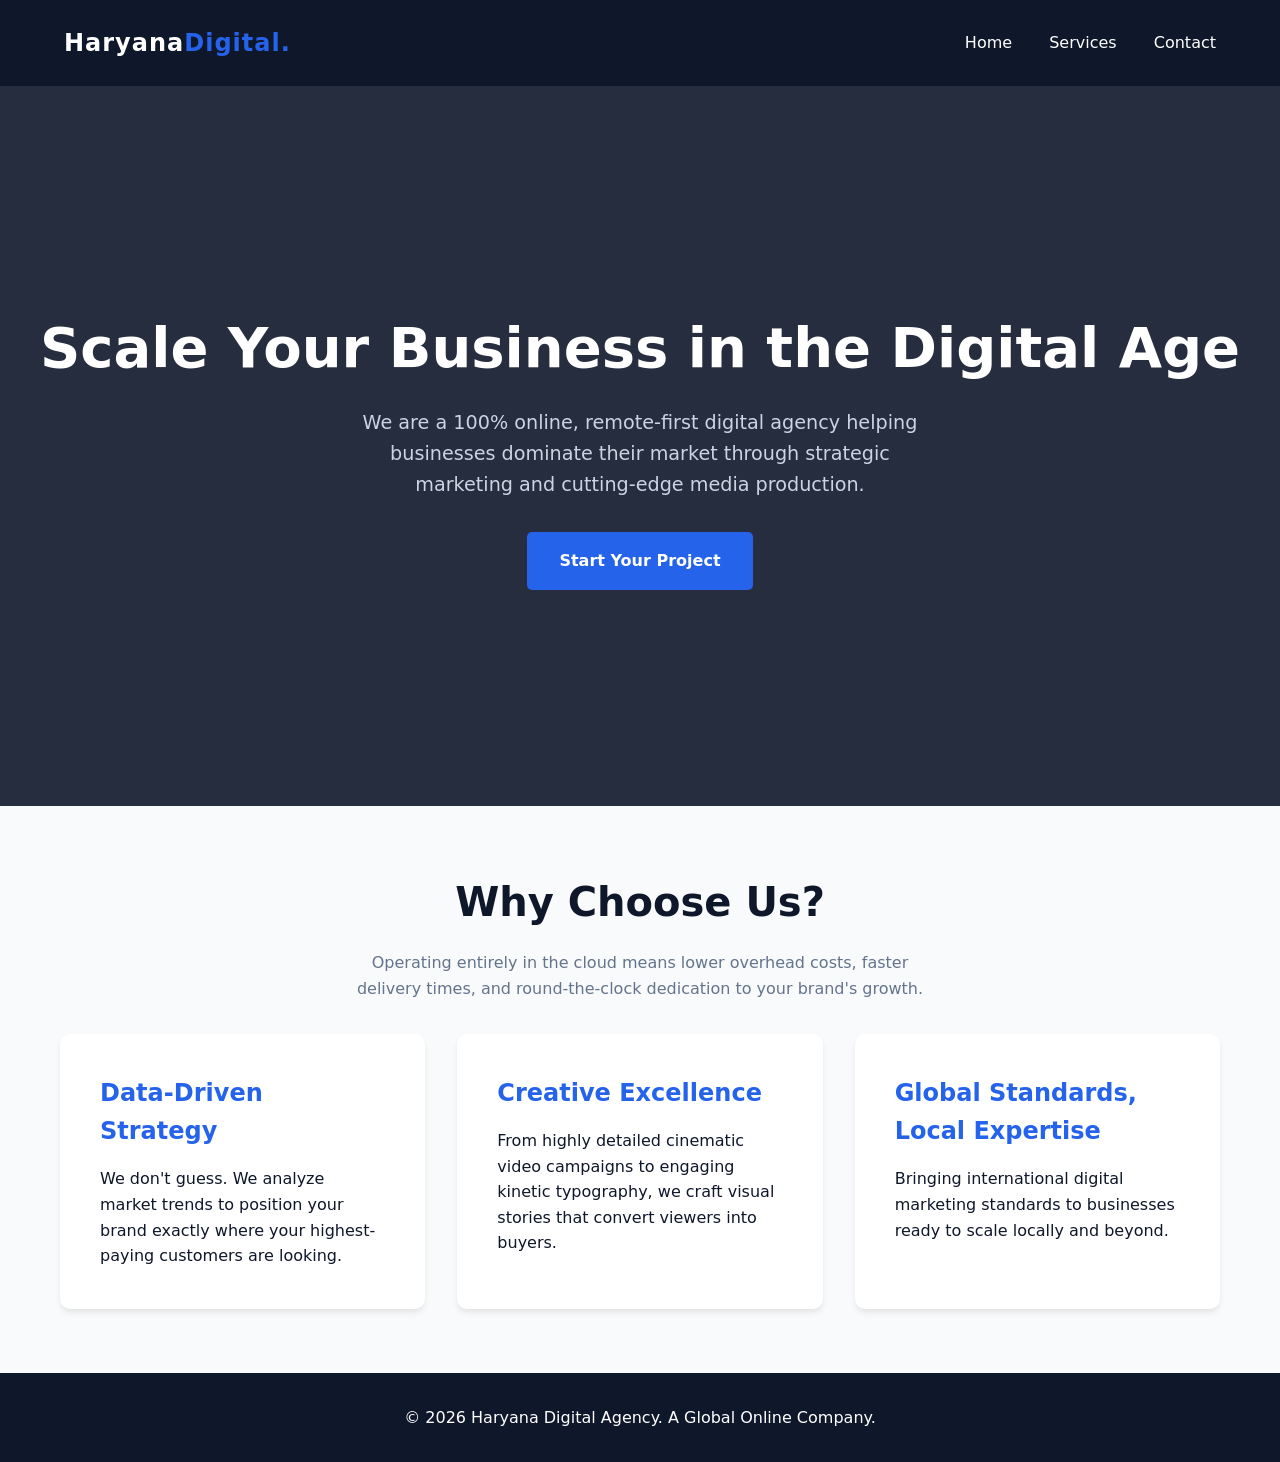
==== index.html @ c7d86878 "Create index.html" ====
<!DOCTYPE html>
<html lang="en">
<head>
    <meta charset="UTF-8">
    <meta name="viewport" content="width=device-width, initial-scale=1.0">
    <title>Haryana Digital Agency | Transforming Brands Online</title>
    <link rel="stylesheet" href="style.css">
</head>
<body>
    <nav>
        <a href="index.html" class="logo">Haryana<span>Digital.</span></a>
        <div class="nav-links">
            <a href="index.html">Home</a>
            <a href="services.html">Services</a>
            <a href="contact.html">Contact</a>
        </div>
    </nav>

    <header class="hero">
        <div>
            <h1>Scale Your Business in the Digital Age</h1>
            <p>We are a 100% online, remote-first digital agency helping businesses dominate their market through strategic marketing and cutting-edge media production.</p>
            <a href="contact.html" class="btn">Start Your Project</a>
        </div>
    </header>

    <section class="container">
        <h2 style="text-align: center; font-size: 2.5rem; margin-bottom: 1rem;">Why Choose Us?</h2>
        <p style="text-align: center; color: var(--gray); max-width: 600px; margin: 0 auto;">Operating entirely in the cloud means lower overhead costs, faster delivery times, and round-the-clock dedication to your brand's growth.</p>
        
        <div class="grid">
            <div class="card">
                <h3>Data-Driven Strategy</h3>
                <p>We don't guess. We analyze market trends to position your brand exactly where your highest-paying customers are looking.</p>
            </div>
            <div class="card">
                <h3>Creative Excellence</h3>
                <p>From highly detailed cinematic video campaigns to engaging kinetic typography, we craft visual stories that convert viewers into buyers.</p>
            </div>
            <div class="card">
                <h3>Global Standards, Local Expertise</h3>
                <p>Bringing international digital marketing standards to businesses ready to scale locally and beyond.</p>
            </div>
        </div>
    </section>

    <footer>
        <p>&copy; 2026 Haryana Digital Agency. A Global Online Company.</p>
    </footer>
</body>
</html>
---- style.css ----
:root {
    --primary: #2563eb;
    --dark: #0f172a;
    --light: #f8fafc;
    --gray: #64748b;
}

* {
    margin: 0;
    padding: 0;
    box-sizing: border-box;
    font-family: 'Inter', system-ui, sans-serif;
}

body {
    background-color: var(--light);
    color: var(--dark);
    line-height: 1.6;
}

/* Navigation */
nav {
    background: var(--dark);
    padding: 1.5rem 5%;
    display: flex;
    justify-content: space-between;
    align-items: center;
}

.logo {
    color: white;
    font-size: 1.5rem;
    font-weight: 800;
    text-decoration: none;
    letter-spacing: 1px;
}

.logo span {
    color: var(--primary);
}

.nav-links a {
    color: white;
    text-decoration: none;
    margin-left: 2rem;
    font-weight: 500;
    transition: color 0.3s;
}

.nav-links a:hover {
    color: var(--primary);
}

/* Hero Section */
.hero {
    background: linear-gradient(rgba(15, 23, 42, 0.9), rgba(15, 23, 42, 0.9)), url('https://images.unsplash.com/photo-1460925895917-afdab827c52f?auto=format&fit=crop&q=80') center/cover;
    height: 80vh;
    display: flex;
    align-items: center;
    justify-content: center;
    text-align: center;
    color: white;
    padding: 0 20px;
}

.hero h1 {
    font-size: 3.5rem;
    margin-bottom: 1rem;
    animation: fadeInUp 1s ease-out;
}

.hero p {
    font-size: 1.2rem;
    max-width: 600px;
    margin: 0 auto 2rem;
    color: #cbd5e1;
}

.btn {
    display: inline-block;
    padding: 1rem 2rem;
    background: var(--primary);
    color: white;
    text-decoration: none;
    border-radius: 5px;
    font-weight: bold;
    transition: transform 0.3s;
}

.btn:hover {
    transform: translateY(-3px);
}

/* Page Headers */
.page-header {
    background: var(--dark);
    color: white;
    text-align: center;
    padding: 4rem 20px;
}

/* Container */
.container {
    max-width: 1200px;
    margin: 0 auto;
    padding: 4rem 20px;
}

/* Grid Layouts */
.grid {
    display: grid;
    grid-template-columns: repeat(auto-fit, minmax(300px, 1fr));
    gap: 2rem;
    margin-top: 2rem;
}

.card {
    background: white;
    padding: 2.5rem;
    border-radius: 10px;
    box-shadow: 0 4px 6px -1px rgba(0, 0, 0, 0.1);
    transition: transform 0.3s;
}

.card:hover {
    transform: translateY(-5px);
}

.card h3 {
    color: var(--primary);
    margin-bottom: 1rem;
    font-size: 1.5rem;
}

/* Contact Form */
.contact-form {
    background: white;
    padding: 3rem;
    border-radius: 10px;
    box-shadow: 0 4px 6px -1px rgba(0, 0, 0, 0.1);
}

.form-group {
    margin-bottom: 1.5rem;
}

input, textarea {
    width: 100%;
    padding: 1rem;
    border: 1px solid #cbd5e1;
    border-radius: 5px;
    font-size: 1rem;
}

/* Footer */
footer {
    background: var(--dark);
    color: white;
    text-align: center;
    padding: 2rem;
    margin-top: auto;
}

@keyframes fadeInUp {
    from { opacity: 0; transform: translateY(20px); }
    to { opacity: 1; transform: translateY(0); }
}

@media (max-width: 768px) {
    .nav-links { display: none; /* Add a hamburger menu for production */ }
    .hero h1 { font-size: 2.5rem; }
}
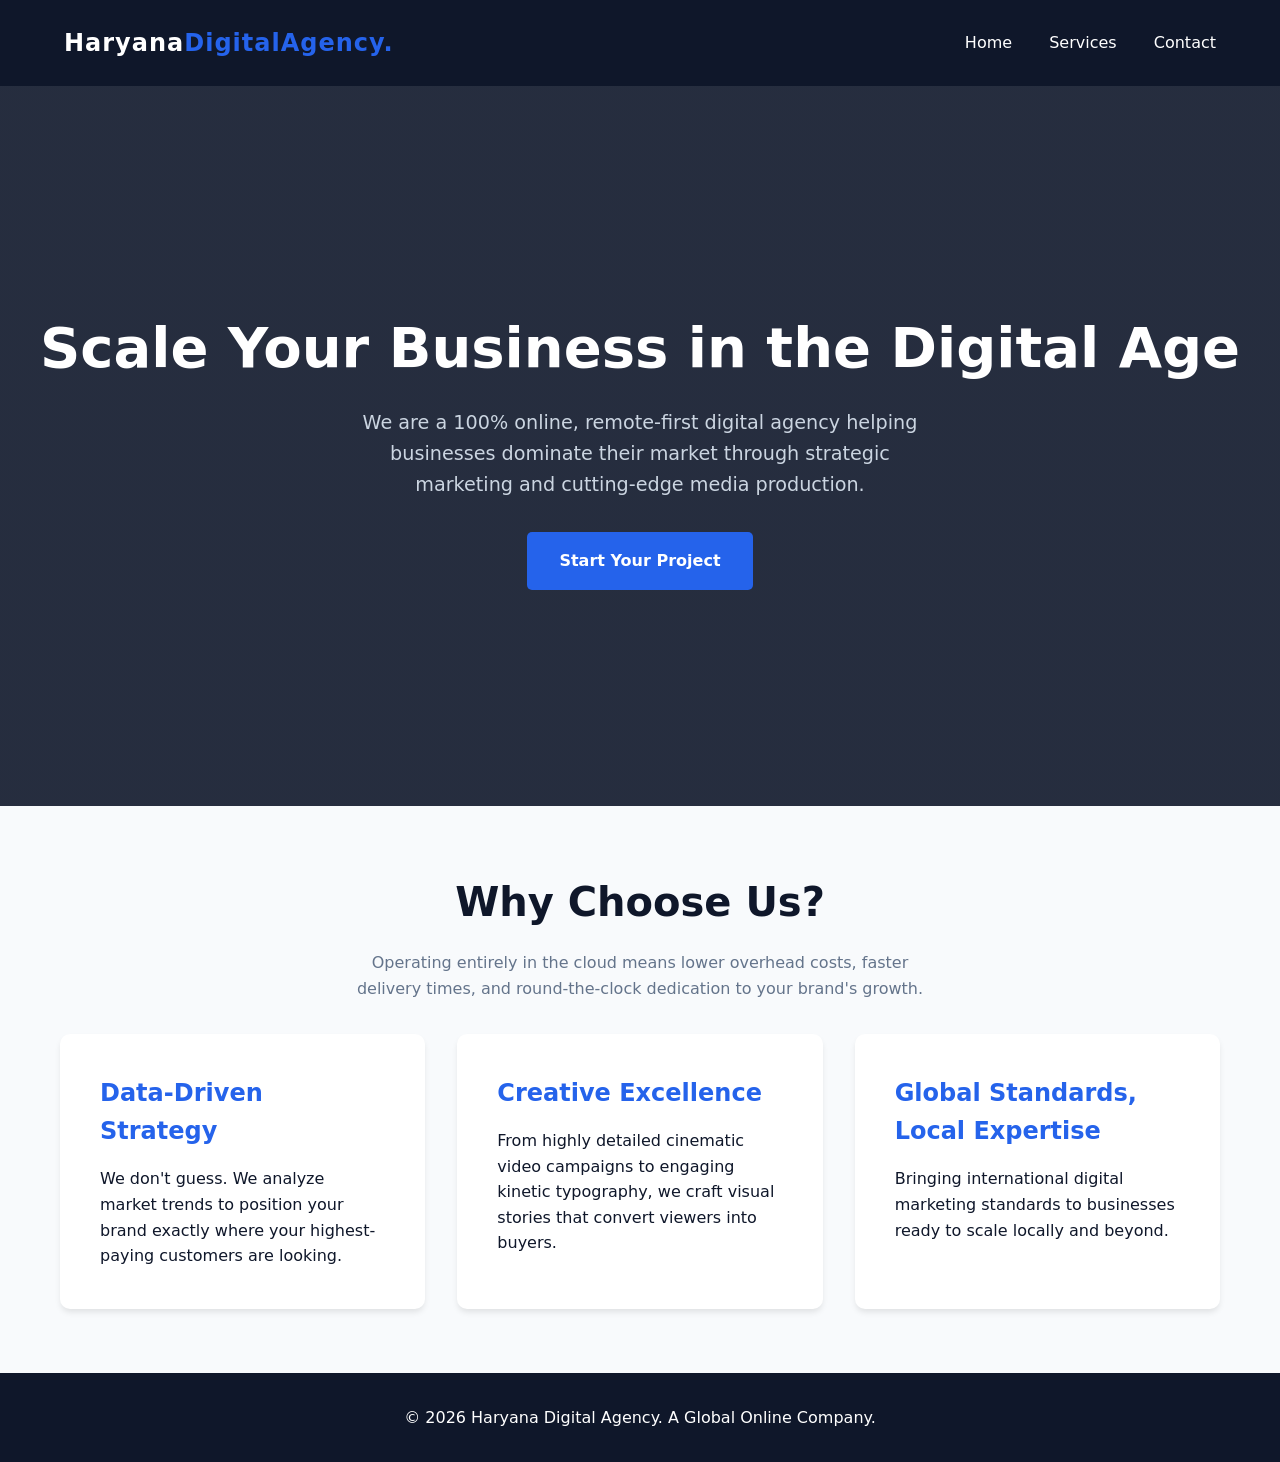
==== commit aae3b0d8: "Update index.html" ====
--- a/index.html
+++ b/index.html
@@ -8,7 +8,7 @@
 </head>
 <body>
     <nav>
-        <a href="index.html" class="logo">Haryana<span>Digital.</span></a>
+        <a href="index.html" class="logo">Haryana<span>DigitalAgency.</span></a>
         <div class="nav-links">
             <a href="index.html">Home</a>
             <a href="services.html">Services</a>
--- a/style.css
+++ b/style.css
@@ -167,6 +167,6 @@
 }
 
 @media (max-width: 768px) {
-    .nav-links { display: none; /* Add a hamburger menu for production */ }
+    .nav-links { display: none; }
     .hero h1 { font-size: 2.5rem; }
 }
